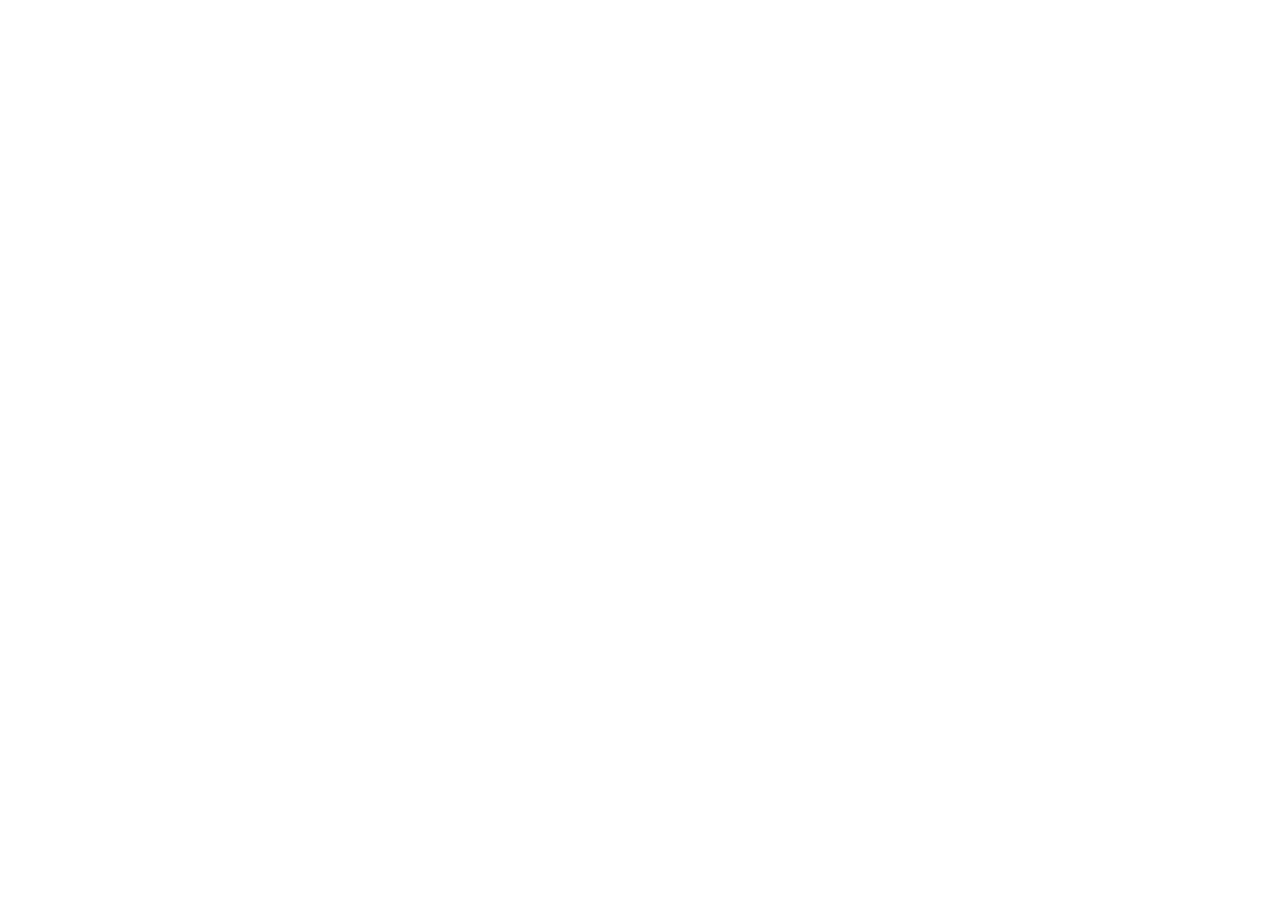
==== contact.html @ 930ae062 "Init : création du dépôt, arborescence des fichiers et structure HTML de base" ====
<!DOCTYPE html>
<html lang="en">
<head>
    <meta charset="UTF-8">
    <meta name="viewport" content="width=device-width, initial-scale=1.0">
    <title>AfriConnect Summit</title>
</head>
<body>
    
</body>
</html>
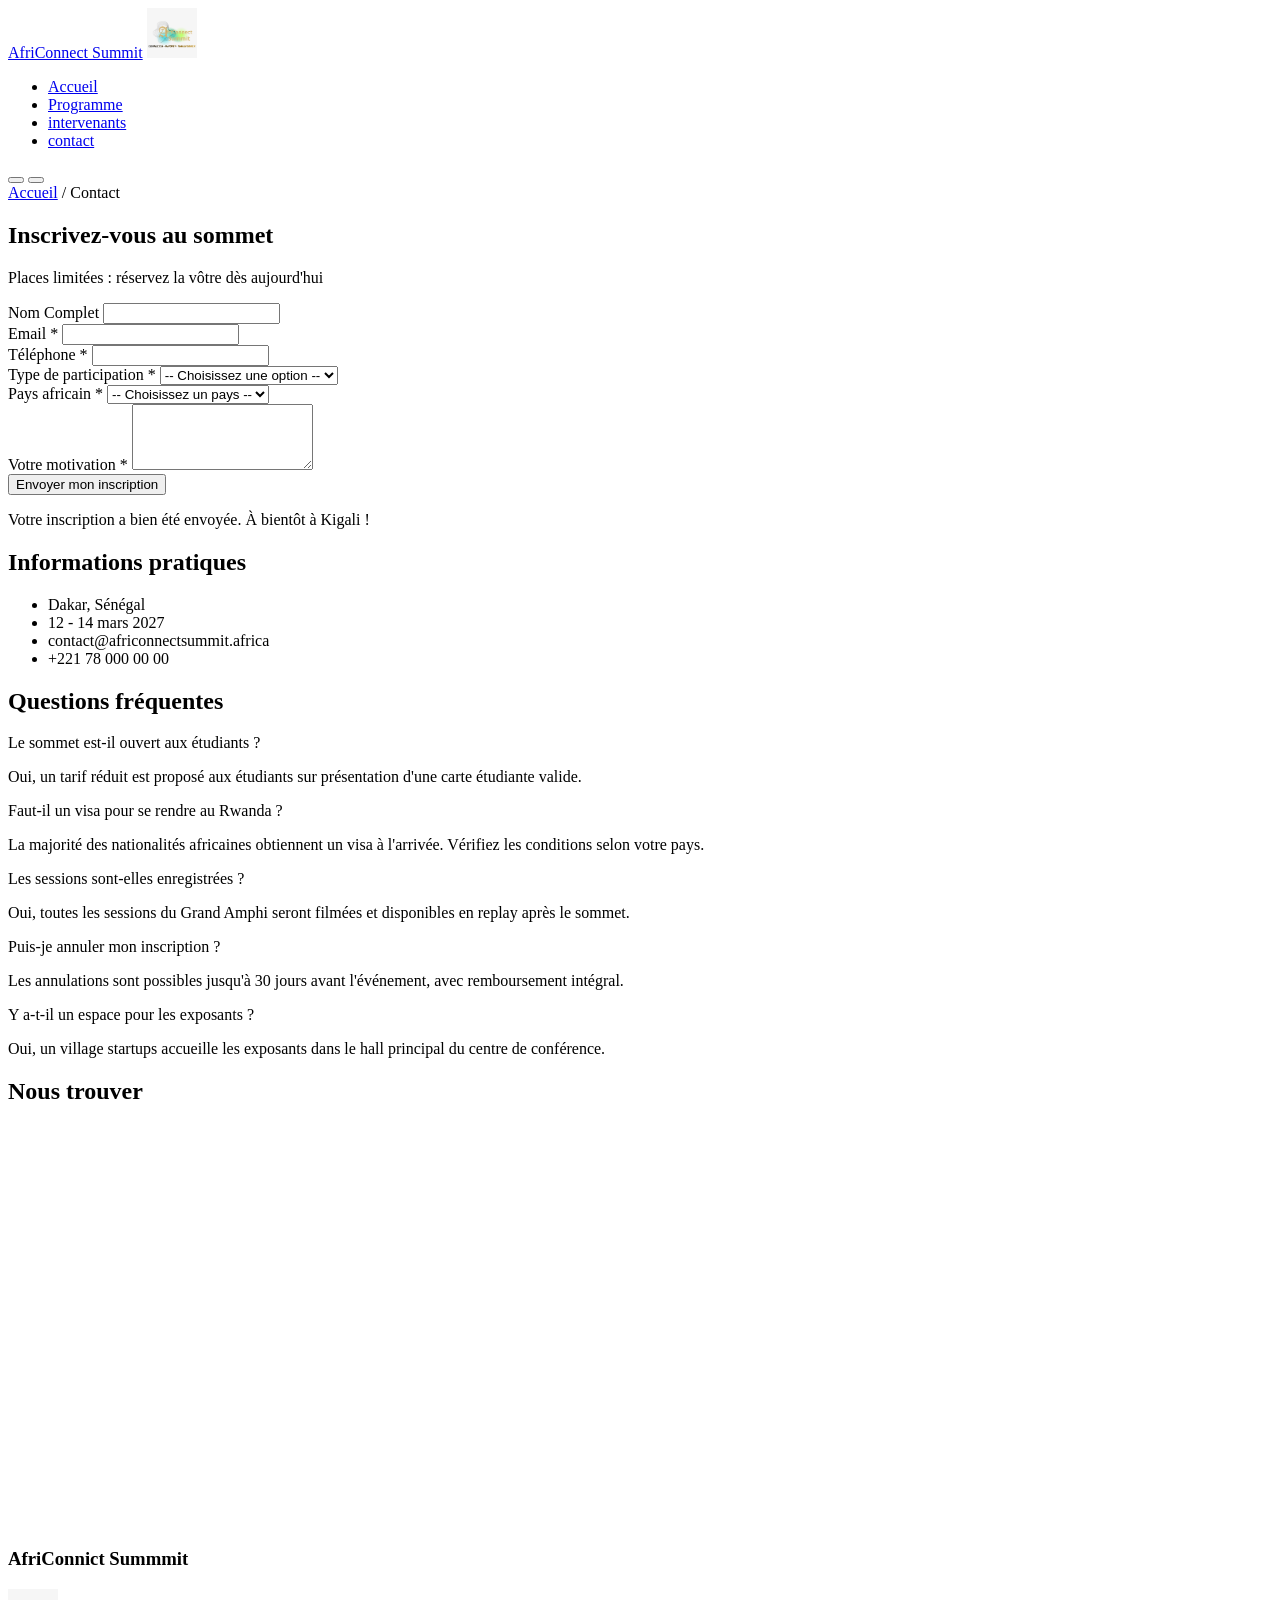
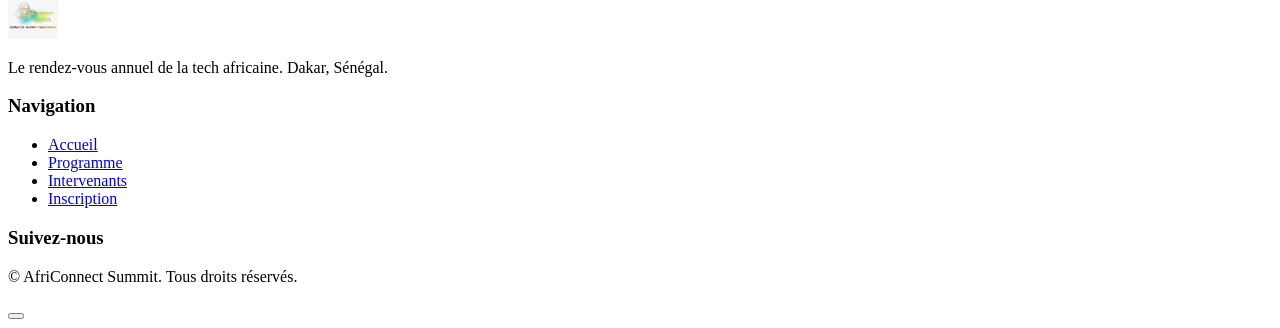
==== commit 5b69ba21: "Structure HTML complète des 4pages" ====
--- a/contact.html
+++ b/contact.html
@@ -1,11 +1,224 @@
 <!DOCTYPE html>
-<html lang="en">
+<html lang="fr">
 <head>
     <meta charset="UTF-8">
     <meta name="viewport" content="width=device-width, initial-scale=1.0">
     <title>AfriConnect Summit</title>
+    <meta name="description" content="Inspirez-vous à l'AfrConnect Summit au Sénégal. Formulaire d'inscription, FAQ et informations pratiques.">
+    <link rel="preconnect" href="https://fonts.googleapis.com">
+    <link rel="preconnect" href="https://fonts.gstatic.com" crossorigin>
+    <link href="https://fonts.googleapis.com/css2?family=Poppins:wght@600;700;800&family=Inter:wght@400;500;600&display=swap" rel="stylesheet">
+    <link rel="stylesheet" href="css/style.css">
 </head>
 <body>
-    
+    <!-- NAVBAR -->
+     <header>
+        <nav class="navbar" id="navbar">
+            <div class="navbar-container">
+                <a href="index.html" class="logo">AfriConnect <span>Summit</span></a>
+                <a class="navbar-brand" href="index.html">
+                  <img src="images/Logo Marketing Agency Digital..png" alt="Logo AfriConnect Summit" height="50">
+                </a>
+                <!-- Menu navigation destop-->
+                 <ul class="nav-links" id="nav-links">
+                    <li><a href="index.html" class="active">Accueil</a></li>
+                    <li><a href="programme.html">Programme</a></li>
+                    <li><a href="intervenants.html">intervenants</a></li>
+                    <li><a href="contact.html">contact</a></li>
+                 </ul>
+
+                 <div class="navbar-actions">
+                    <!-- Bonton dark/light mode-->
+                     <button id="themeToggle" class="theme-Toggle" aria-label="Changer de thème">
+                        <i class="bi bi-moon-stars-fill"></i>
+                     </button>
+
+                     <!-- Bonton menu hamburger mobile-->
+                     <button id="hamburger" class="hamburger" aria-label="Ouvrir le menu"></button>
+                 </div>
+            </div>
+        </nav>
+    </header>
+
+    <main>
+        <!-- HERO-->
+         <section class="page-hero">
+            <nav class="breadcrumb" aria-label="Fil d'Ariane">
+                <a href="index.html">Accueil</a> <span>/</span> <span>Contact</span>
+            </nav>
+            <h1>Inscrivez-vous au sommet</h1>
+            <p>Places limitées : réservez la vôtre dès aujourd'hui</p>
+         </section>
+
+         <!-- FORMULAIRE + INFOS-->
+          <section class="contact-section">
+            <div class="contact-wrapper">
+
+                <!-- Colonne Formulaire-->
+                <div class="contact-form-col">
+                    <form id="registerForm" novalidate>
+
+                        <div class="form-roup">
+                            <label for="fullname">Nom Complet</label>
+                            <input type="text" id="fullname" name="fullname" required>
+                            <span class="error-message" id="error-fullname"></span>
+                        </div>
+
+                        <div class="form-group">
+                            <label for="email">Email *</label>
+                            <input type="email" id="email" name="email" required>
+                            <span class="error-message" id="error-email"></span>
+                        </div>
+
+                        <div class="form-group">
+                            <label for="phone">Téléphone *</label>
+                            <input type="tel" id="phone" name="phone" required>
+                            <span class="error-message" id="error-phone"></span>
+                        </div>
+
+                        <div class="form-group">
+                            <label for="participation">Type de participation *</label>
+                            <select id="participation" name="participation" required>
+                                <option value="">-- Choisissez une option --</option>
+                                <option value="visiteur">Visiteur</option>
+                                <option value="intervenant">Intervenant</option>
+                                <option value="exposant">Exposant</option>
+                                <option value="presse">Presse</option>
+                            </select>
+                            <span class="error-message" id="error-participation"></span>
+                        </div>
+
+                        <div class="form-group">
+                            <label for="country">Pays africain *</label>
+                                <select id="country" name="country" required>
+                                    <option value="">-- Choisissez un pays --</option>
+                                    <option value="senegal">Sénégal</option>
+                                    <option value="ghana">Ghana</option>
+                                    <option value="nigeria">Nigéria</option>
+                                    <option value="kenya">Kenya</option>
+                                    <option value="rwanda">Rwanda</option>
+                                    <option value="maroc">Maroc</option>
+                                    <option value="cote-ivoire">Côte d'Ivoire</option>
+                                    <option value="afrique-sud">Afrique du Sud</option>
+                                    <option value="egypte">Égypte</option>
+                                    <option value="cameroun">Cameroun</option>
+                                    <option value="tunisie">Tunisie</option>
+                                </select>
+                            <span class="error-message" id="error-country"></span>
+                        </div>
+
+                        <div class="form-group">
+                        <label for="message">Votre motivation *</label>
+                        <textarea id="message" name="message" rows="4" required></textarea>
+                        <span class="error-message" id="error-message"></span>
+                        </div>
+
+                        <button type="submit" class="btn btn-primary">Envoyer mon inscription</button>
+
+                        <!-- Message de succès affiché en JS après validation -->
+                        <p class="success-message" id="successMessage">Votre inscription a bien été envoyée. À bientôt à Kigali !</p>
+                    </form>
+                </div>
+
+                    <!-- Colonne informations -->
+                    <aside class="contact-info-col">
+                        <h2>Informations pratiques</h2>
+                        <ul class="info-list">
+                            <li><i class="bi bi-geo-alt-fill"></i>Dakar, Sénégal </li>
+                            <li><i class="bi bi-calendar-event"></i> 12 - 14 mars 2027</li>
+                            <li><i class="bi bi-envelope-fill"></i> contact@africonnectsummit.africa</li>
+                            <li><i class="bi bi-telephone-fill"></i> +221 78 000 00 00</li>
+                        </ul>
+
+                        <!--FAQ ACCORDEON-->
+                        <div class="faq">
+                            <h2>Questions fréquentes</h2>
+                            <div class="faq-item" tabindex="0">
+                                <div class="faq-question">Le sommet est-il ouvert aux étudiants ?</div>
+                                <div class="faq-answer">
+                                    <p>Oui, un tarif réduit est proposé aux étudiants sur présentation d'une carte étudiante valide.</p>
+                                </div>
+                            </div>
+
+                            <div class="faq-item" tabindex="0">
+                                <div class="faq-question">Faut-il un visa pour se rendre au Rwanda ?</div>
+                                <div class="faq-answer">
+                                    <p>La majorité des nationalités africaines obtiennent un visa à l'arrivée. Vérifiez les conditions selon votre pays.</p>
+                                </div>
+                            </div>
+
+                            <div class="faq-item" tabindex="0">
+                                <div class="faq-question">Les sessions sont-elles enregistrées ?</div>
+                                <div class="faq-answer">
+                                    <p>Oui, toutes les sessions du Grand Amphi seront filmées et disponibles en replay après le sommet.</p>
+                                </div>
+                            </div>
+
+                            <div class="faq-item" tabindex="0">
+                                <div class="faq-question">Puis-je annuler mon inscription ?</div>
+                                <div class="faq-answer">
+                                    <p>Les annulations sont possibles jusqu'à 30 jours avant l'événement, avec remboursement intégral.</p>
+                                </div>
+                            </div>
+
+                            <div class="faq-item" tabindex="0">
+                                <div class="faq-question">Y a-t-il un espace pour les exposants ?</div>
+                                <div class="faq-answer">
+                                    <p>Oui, un village startups accueille les exposants dans le hall principal du centre de conférence.</p>
+                                </div>
+                            </div>
+                        </div>
+                    </aside>
+            </div>
+          </section>
+
+          <!--CARTE-->
+            <section class="map-section">
+                <h2 class="section-title reveal">Nous trouver</h2>
+                <div class="map-wrapper reveal">
+                    <iframe
+                        src="https://www.google.com/maps/embed?pb=!1m18!1m12!1m3!1d3858.8!2d-17.4441!3d14.7745!2m3!1f0!2f0!3f0!3m2!1i1024!2i768!4f13.1!3m3!1m2!1s0xec10d4a!2sParcelles%20Assainies%20Unit%C3%A9%209%2C%20Dakar!5e0!3m2!1sfr!2ssn"
+                        width="100%" height="400" style="border:0;" allowfullscreen="" loading="lazy"
+                        title="Localisation du Kigali Convention Centre">
+                    </iframe>
+                </div>
+            </section>
+    </main>
+
+    <!-- FOOTER-->
+<footer>
+    <div class="footer-container">
+        <div class="footer-col">
+            <h3>AfriConnict Summmit</h3>
+            <img src="images/Logo Marketing Agency Digital..png" alt="Logo AfriConnect Summit" height="50">
+            <p>Le rendez-vous annuel de la tech africaine. Dakar, Sénégal.</p>
+        </div>
+        <div class="footer-col">
+            <h3>Navigation</h3>
+                <ul>
+                    <li><a href="index.html">Accueil</a></li>
+                    <li><a href="programme.html">Programme</a></li>
+                    <li><a href="intervenants.html">Intervenants</a></li>
+                    <li><a href="contact.html">Inscription</a></li>
+                </ul>
+        </div>
+        <div class="footer-col">
+            <h3>Suivez-nous</h3>
+                <div class="social-icons">
+                    <a href="#" aria-label="Twitter"><i class="bi bi-twitter-x"></i></a>
+                    <a href="#" aria-label="LinkedIn"><i class="bi bi-linkedin"></i></a>
+                    <a href="#" aria-label="Instagram"><i class="bi bi-instagram"></i></a>
+                </div>
+        </div>
+    </div>
+    <p class="copyright">&copy; <span id="year"></span> AfriConnect Summit. Tous droits réservés.</p>
+
+    <!-- Bouton retour en haut -->
+    <button id="backToTop" class="back-to-top" aria-label="Retour en haut">
+      <i class="bi bi-arrow-up"></i>
+    </button>
+</footer>
+
+  <script src="js/main.js"></script>
 </body>
 </html>
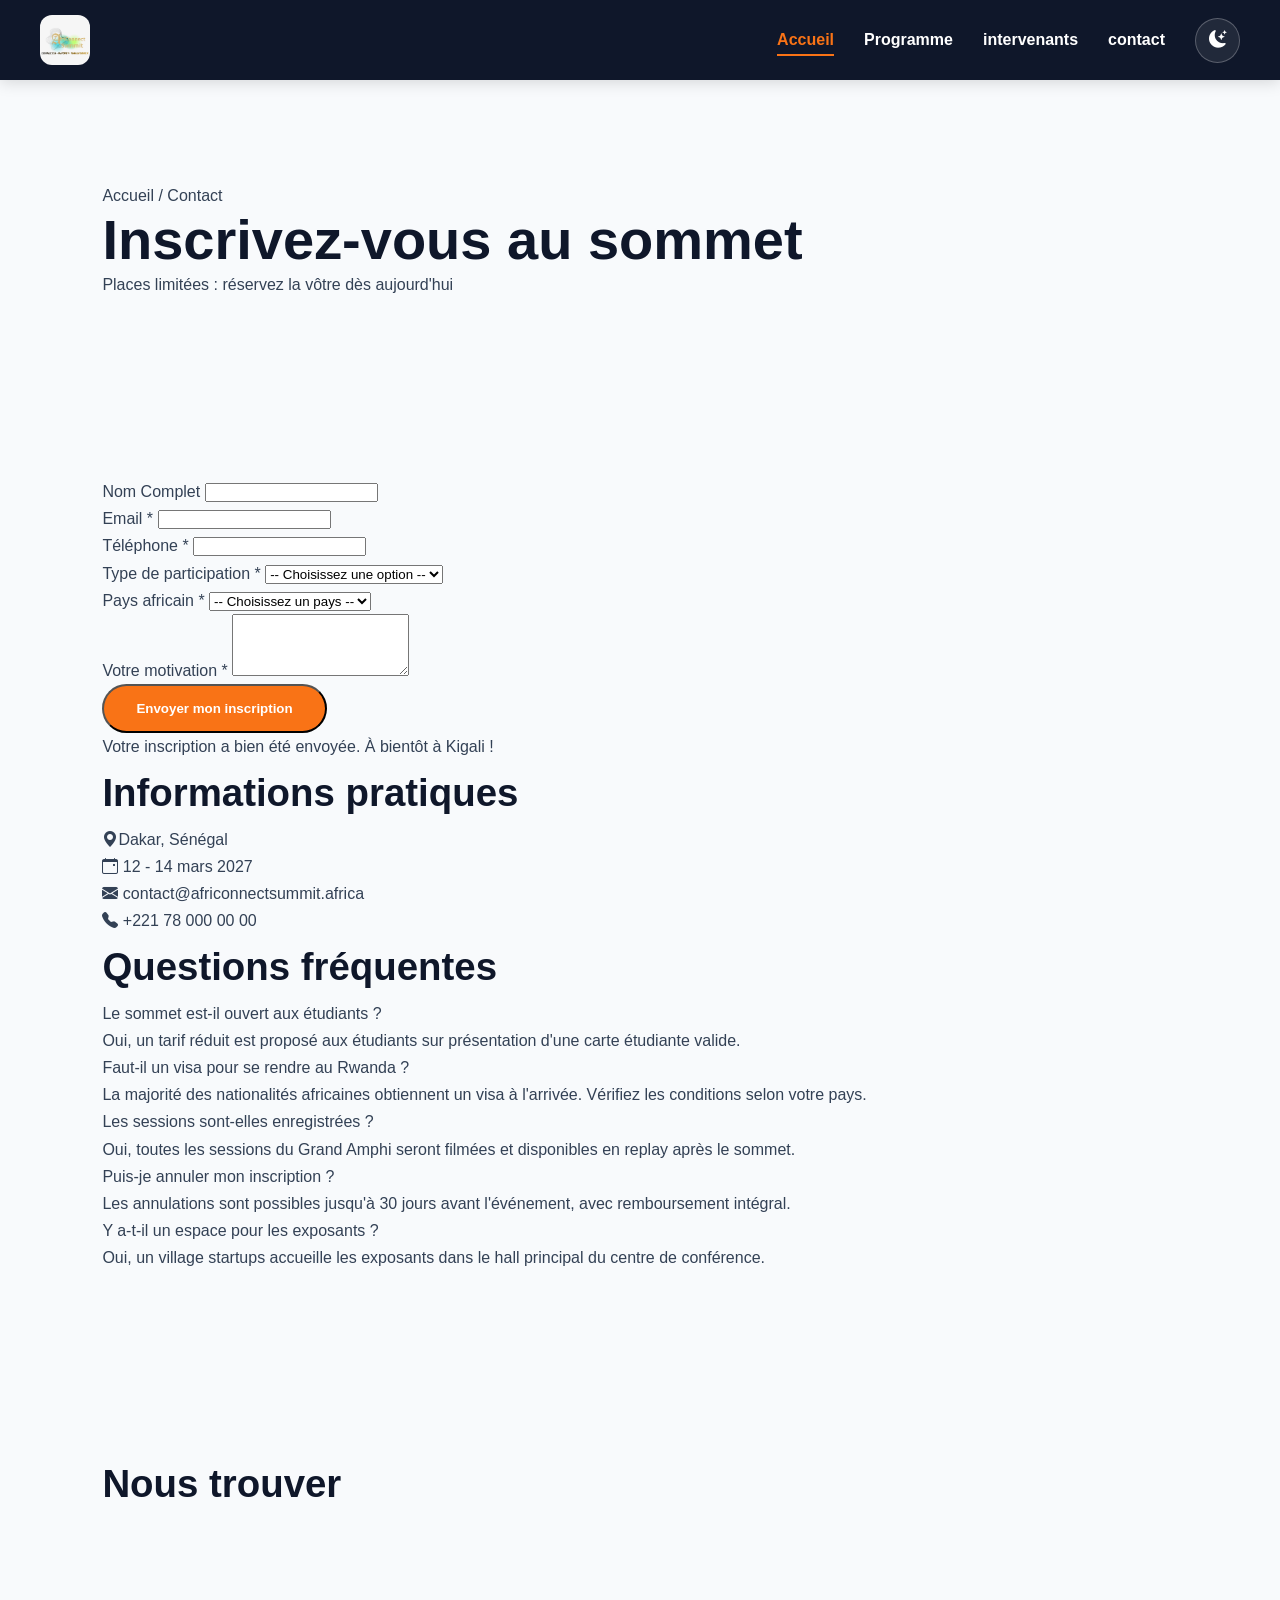
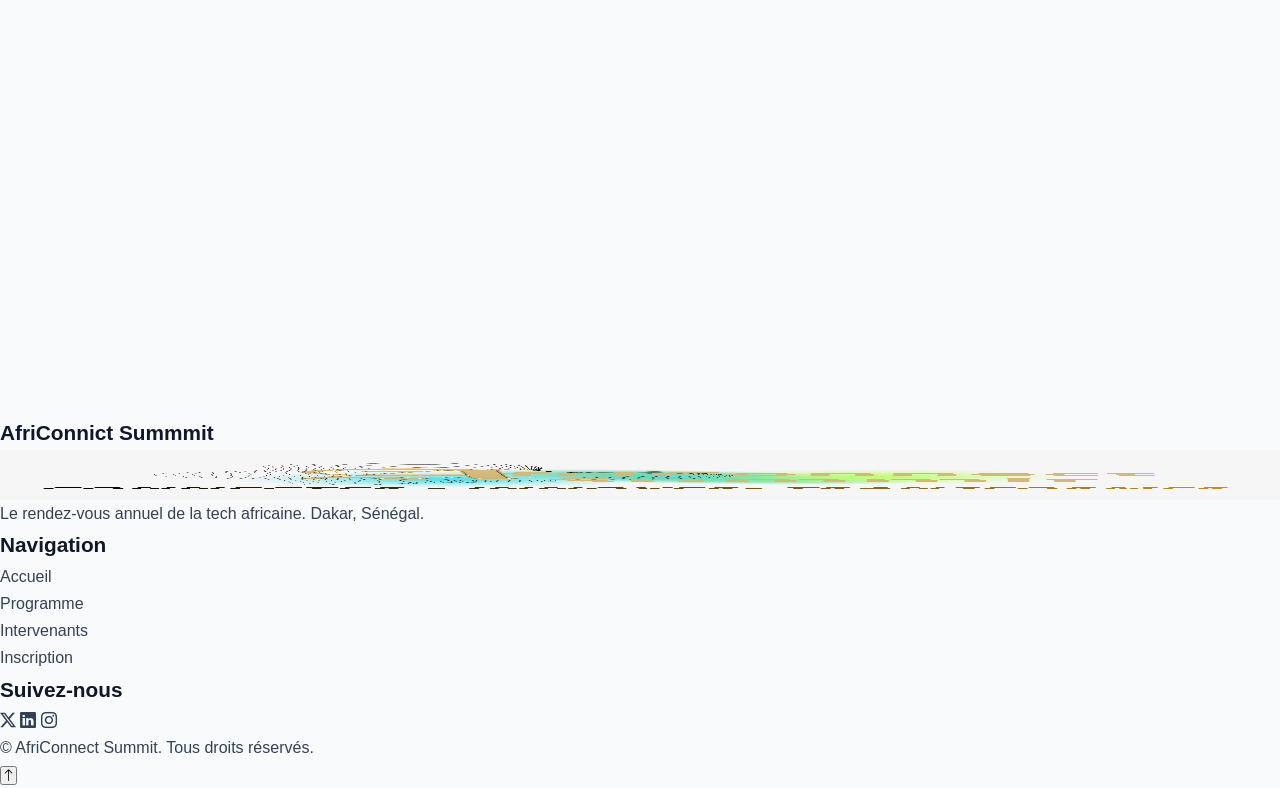
==== commit 5ab19e36: "Style de la navbar, des boutons, du hero et des chffres clés" ====
--- a/contact.html
+++ b/contact.html
@@ -8,6 +8,8 @@
     <link rel="preconnect" href="https://fonts.googleapis.com">
     <link rel="preconnect" href="https://fonts.gstatic.com" crossorigin>
     <link href="https://fonts.googleapis.com/css2?family=Poppins:wght@600;700;800&family=Inter:wght@400;500;600&display=swap" rel="stylesheet">
+    <!-- Icones Bootstrap Icons -->
+    <link rel="stylesheet" href="https://cdn.jsdelivr.net/npm/bootstrap-icons@1.11.3/font/bootstrap-icons.css">
     <link rel="stylesheet" href="css/style.css">
 </head>
 <body>
@@ -15,12 +17,11 @@
      <header>
         <nav class="navbar" id="navbar">
             <div class="navbar-container">
-                <a href="index.html" class="logo">AfriConnect <span>Summit</span></a>
                 <a class="navbar-brand" href="index.html">
                   <img src="images/Logo Marketing Agency Digital..png" alt="Logo AfriConnect Summit" height="50">
                 </a>
                 <!-- Menu navigation destop-->
-                 <ul class="nav-links" id="nav-links">
+                 <ul class="nav-links" id="navLinks">
                     <li><a href="index.html" class="active">Accueil</a></li>
                     <li><a href="programme.html">Programme</a></li>
                     <li><a href="intervenants.html">intervenants</a></li>
@@ -29,7 +30,7 @@
 
                  <div class="navbar-actions">
                     <!-- Bonton dark/light mode-->
-                     <button id="themeToggle" class="theme-Toggle" aria-label="Changer de thème">
+                     <button id="themeToggle" class="theme-toggle" aria-label="Changer de thème">
                         <i class="bi bi-moon-stars-fill"></i>
                      </button>
 
--- a/css/style.css
+++ b/css/style.css
@@ -0,0 +1,470 @@
+/*VARIABLES CSS*/
+
+:root{
+
+    /* Couleurs */
+
+    --color-primary:#F97316;
+    --color-secondary:#14B8A6;
+    --color-dark:#0F172A;
+    --color-light:#F8FAFC;
+    --color-white:#FFFFFF;
+    --color-text:#334155;
+    --color-gray:#94A3B8;
+    --color-border:#E2E8F0;
+
+    /* Polices */
+
+    --font-title:'Poppins',sans-serif;
+    --font-body:'Inter',sans-serif;
+
+    /* Espacements */
+
+    --container:1200px;
+    --radius:15px;
+    --shadow:0 10px 25px rgba(0,0,0,.08);
+    --transition:.35s ease;
+}
+
+/* RESET*/
+
+*{
+    margin:0;
+    padding:0;
+    box-sizing:border-box;
+}
+
+html{
+    scroll-behavior:smooth;
+}
+
+body{
+    font-family:var(--font-body);
+    background:var(--color-light);
+    color:var(--color-text);
+    line-height:1.7;
+}
+
+img{
+    width:100%;
+    display:block;
+}
+
+a{
+
+    text-decoration:none;
+    color:inherit;
+}
+
+ul{
+    list-style:none;
+}
+
+section{
+    padding:90px 8%;
+}
+
+.container{
+    max-width:var(--container);
+    margin:auto;
+}
+
+/* La navbar est fixe (position: fixed), donc elle flotte par-dessus le contenu.
+   On pousse tout le contenu de <main> vers le bas pour qu'il ne soit jamais
+   caché dessous. */
+main{
+    display:block;
+    padding-top:92px;
+}
+
+/*TYPOGRAPHIE*/
+
+h1,h2,h3,h4{
+    font-family:var(--font-title);
+    color:var(--color-dark);
+}
+
+h1{
+    font-size:3.5rem;
+    line-height:1.1;
+}
+
+h2{
+    font-size:2.4rem;
+}
+
+h3{
+    font-size:1.3rem;
+}
+
+p{
+    color:var(--color-text);
+}
+
+/*BOUTONS*/
+
+.btn{
+
+    display:inline-flex;
+    align-items:center;
+    justify-content:center;
+    gap:8px;
+
+    padding:15px 32px;
+
+    border-radius:50px;
+
+    font-weight:600;
+
+    transition:var(--transition);
+
+    cursor:pointer;
+}
+
+.btn-primary{
+
+    background:var(--color-primary);
+
+    color:#fff;
+}
+
+.btn-primary:hover{
+
+    transform:translateY(-3px);
+
+    box-shadow:0 15px 30px rgba(249,115,22,.35);
+}
+
+.btn-outline{
+
+    border:2px solid var(--color-primary);
+
+    color:var(--color-primary);
+}
+
+.btn-outline:hover{
+
+    background:var(--color-primary);
+
+    color:#fff;
+}
+
+/*NAVBAR*/
+
+header{
+    position: fixed;
+    top: 0;
+    left: 0;
+    width: 100%;
+    z-index: 1000;
+}
+
+/* Navbar toujours colorée (fond sombre permanent) */
+.navbar{
+    width: 100%;
+    background: var(--color-dark);
+    box-shadow: 0 2px 15px rgba(0,0,0,.15);
+    transition: var(--transition);
+}
+
+.navbar-container{
+    max-width: 1400px;
+    margin: auto;
+    padding: 15px 40px;
+
+    display: flex;
+    align-items: center;
+    /* Pas de space-between ici : le logo reste à gauche, et c'est le
+       margin-left:auto sur .nav-links (juste en dessous) qui pousse
+       le groupe "liens + dark mode + hamburger" collé à droite. */
+    justify-content: flex-start;
+}
+
+.logo{
+    font-family: var(--font-title);
+    font-size: 1.8rem;
+    font-weight: 700;
+    color: #fff;
+}
+
+.logo span{
+    color: var(--color-primary);
+}
+
+.navbar-brand img{
+    width: 50px;
+    height: 50px;
+    object-fit: cover;
+    border-radius: 12px;
+}
+
+.nav-links{
+    display: flex;
+    align-items: center;
+    gap: 30px;
+    /* C'est cette ligne qui regroupe liens + dark mode + hamburger à droite */
+    margin-left: auto;
+    margin-right: 30px;
+}
+
+.nav-links a{
+    font-weight: 600;
+    color: #fff;
+    position: relative;
+    transition: var(--transition);
+}
+
+.nav-links a:hover{
+    color: var(--color-primary);
+}
+
+.nav-links a.active{
+    color: var(--color-primary);
+}
+
+.nav-links a::after{
+    content: "";
+    position: absolute;
+    left: 0;
+    bottom: -8px;
+    width: 0;
+    height: 2px;
+    background: var(--color-primary);
+    transition: var(--transition);
+}
+
+.nav-links a:hover::after,
+.nav-links a.active::after{
+    width: 100%;
+}
+
+.navbar-actions{
+    display: flex;
+    align-items: center;
+    gap: 15px;
+}
+
+.theme-toggle{
+    width: 45px;
+    height: 45px;
+    border: 1px solid rgba(255,255,255,.25);
+    border-radius: 50%;
+    background: rgba(255,255,255,.08);
+    color: #fff;
+    cursor: pointer;
+    font-size: 1.1rem;
+    transition: var(--transition);
+}
+
+.theme-toggle:hover{
+    transform: rotate(180deg);
+    background: rgba(255,255,255,.18);
+}
+
+.hamburger{
+    display: none;
+    width: 45px;
+    height: 45px;
+    border: none;
+    background: transparent;
+    cursor: pointer;
+    flex-direction: column;
+    justify-content: center;
+    align-items: center;
+    gap: 6px;
+}
+
+.hamburger span{
+    width: 28px;
+    height: 3px;
+    background: #fff;
+    border-radius: 5px;
+    transition: .3s;
+}
+
+/* Un peu plus d'ombre quand on scrolle, le fond reste le même */
+.navbar.scrolled{
+    box-shadow: 0 8px 24px rgba(0,0,0,.25);
+}
+
+/*HERO*/
+
+.hero{
+    min-height:100vh;
+    display:flex;
+    align-items:center;
+    padding:60px 8% 80px;
+    background:var(--color-light);
+}
+
+.hero-grid{
+    max-width:1200px;
+    margin:auto;
+    display:grid;
+    grid-template-columns:1fr 1fr;
+    gap:60px;
+    align-items:center;
+}
+
+.hero-text{
+    display:flex;
+    flex-direction:column;
+    gap:20px;
+}
+
+.hero-eyebrow{
+    display: inline-block;
+    color:var(--color-primary);
+    font-weight:600;
+    text-transform:uppercase;
+    letter-spacing:2px;
+    font-size: .85rem;
+    background: rgba(249,115,22,.1);
+    padding: 6px 16px;
+    border-radius: 50px;
+    width: fit-content;
+}
+
+.hero-title{
+    font-size:4rem;
+    line-height:1.1;
+}
+
+.hero-subtitle{
+    font-size:1.1rem;
+    color:var(--color-gray);
+}
+
+.hero-buttons{
+    display:flex;
+    gap:20px;
+    margin-top:20px;
+}
+
+/* Partie droite : forme décorative + image + countdown flottant */
+.hero-visual{
+    position:relative;
+    display:flex;
+    flex-direction: column;
+    align-items:center;
+}
+
+.hero-visual-shape{
+    position:absolute;
+    width:520px;
+    height:520px;
+    background:var(--color-secondary);
+    opacity:.15;
+    border-radius:50%;
+    top: 40px;
+    right: -40px;
+    z-index:-1;
+}
+
+.hero-right{
+    width: 100%;
+    display: flex;
+    justify-content: center;
+}
+
+/* Une seule règle pour l'image du hero */
+.hero-right img{
+    width:100%;
+    max-width: 420px;
+    height:340px;
+    object-fit: cover;
+    border-radius: 25px;
+    box-shadow: 0 20px 40px rgba(0,0,0,.2);
+}
+
+/* Compte à rebours : carte sombre flottante */
+.countdown-card{
+    position: relative;
+    width: 420px;
+    max-width: 90%;
+    padding: 20px;
+    margin-top: 30px;
+    background: var(--color-dark);
+    color: #fff;
+    border-radius: 20px;
+    box-shadow: 0 15px 35px rgba(0,0,0,.3);
+    z-index: 1;
+}
+
+.countdown-label{
+    color:white;
+    margin-bottom:15px;
+    font-weight:600;
+    font-size: .9rem;
+}
+
+.countdown{
+    display:flex;
+    justify-content:space-between;
+    gap:15px;
+}
+
+.countdown-item{
+    text-align:center;
+    flex:1;
+    background: rgba(255,255,255,.06);
+    border-radius: 10px;
+    padding: 10px 6px;
+}
+
+.countdown-item span{
+    display:block;
+    font-size:1.8rem;
+    font-weight:bold;
+    color:var(--color-secondary);
+}
+
+.countdown-item p{
+    color:white;
+    font-size:.8rem;
+    margin-top:5px;
+}
+
+/*==================================================
+        SECTION STATISTIQUES
+==================================================*/
+
+.stats{
+    padding:100px 8%;
+    background:#fff;
+}
+
+.stats-grid{
+    max-width:1200px;
+    margin:auto;
+    display:grid;
+    grid-template-columns:repeat(4,1fr);
+    gap:30px;
+}
+
+.stat-card{
+    background:#fff;
+    border-radius:25px;
+    padding:40px 30px;
+    text-align:center;
+    box-shadow:0 15px 35px rgba(0,0,0,.08);
+    transition:.35s;
+    border:1px solid #EDF2F7;
+}
+
+.stat-card:hover{
+    transform:translateY(-10px);
+    box-shadow:0 30px 60px rgba(0,0,0,.12);
+}
+
+.stat-number{
+    font-size:3rem;
+    font-weight:800;
+    color:#F97316;
+}
+
+.stat-card p{
+    margin-top:10px;
+    color:#64748B;
+    font-weight:500;
+}
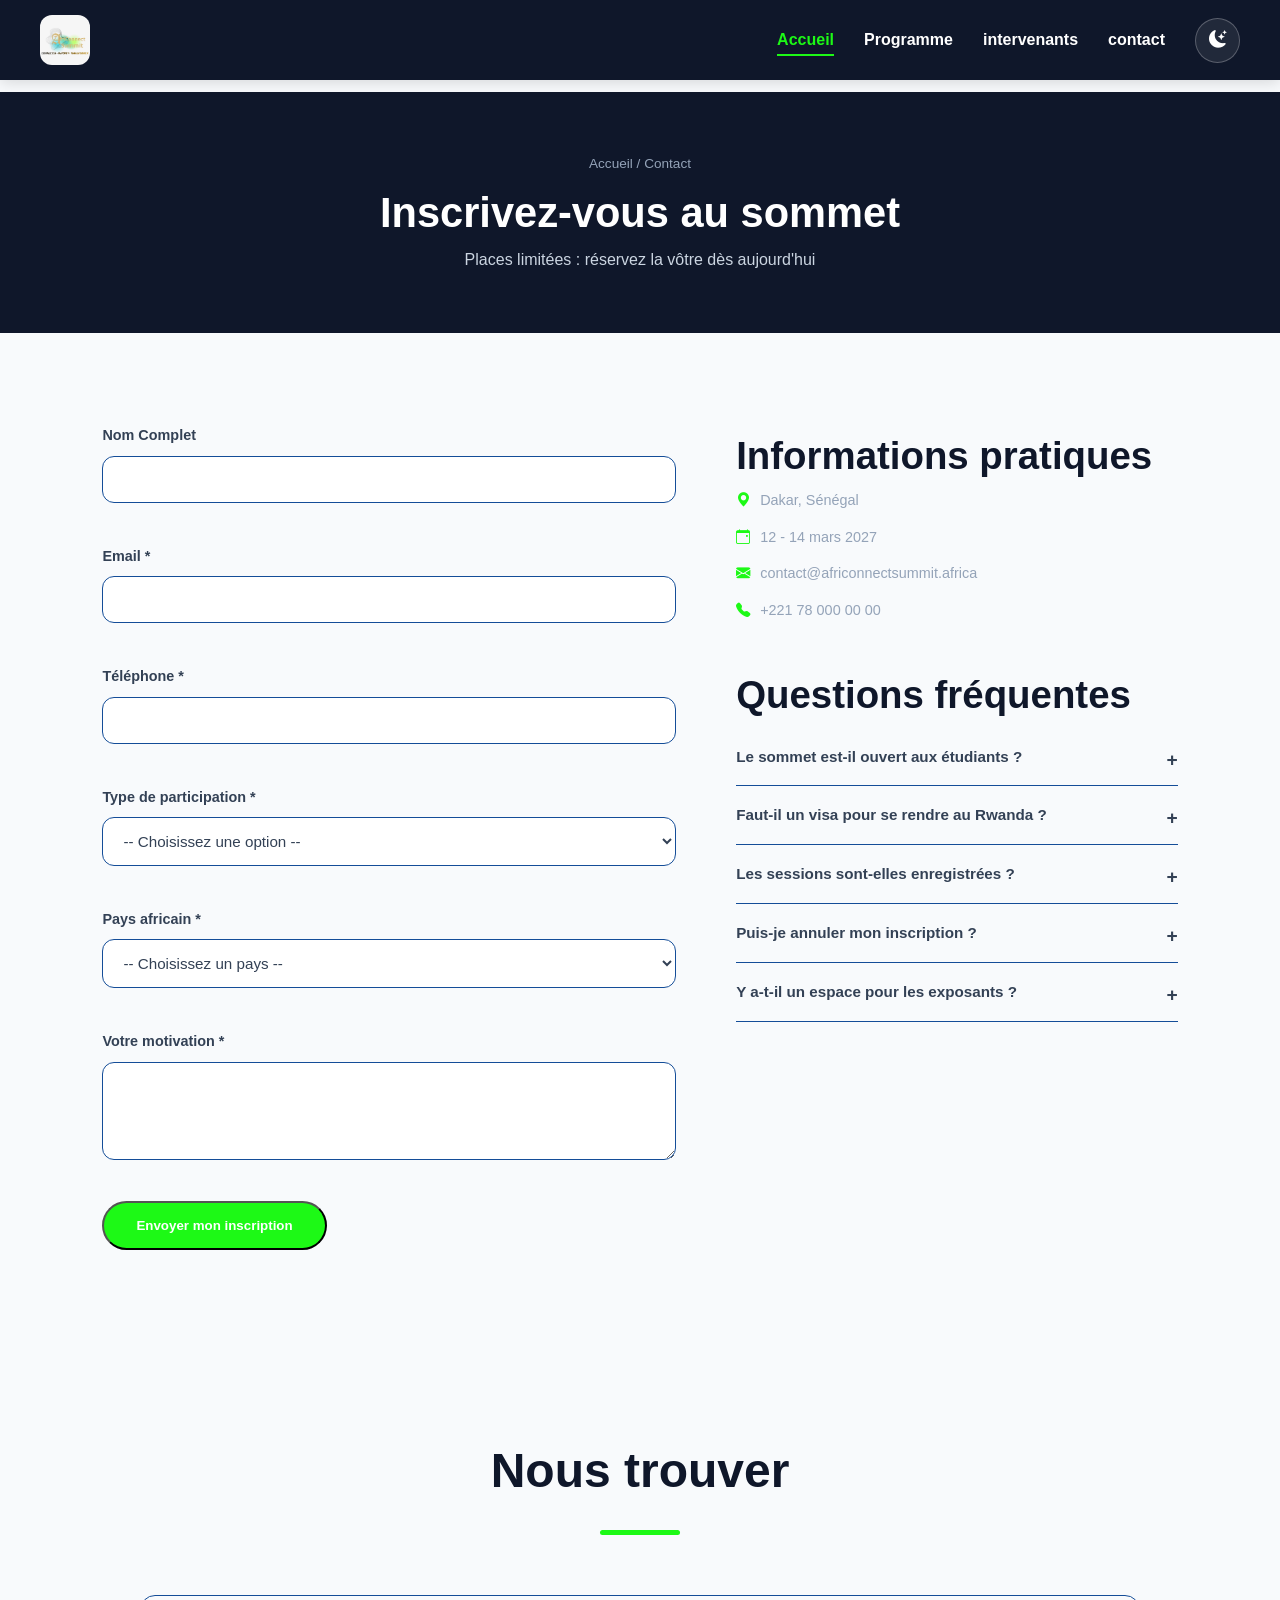
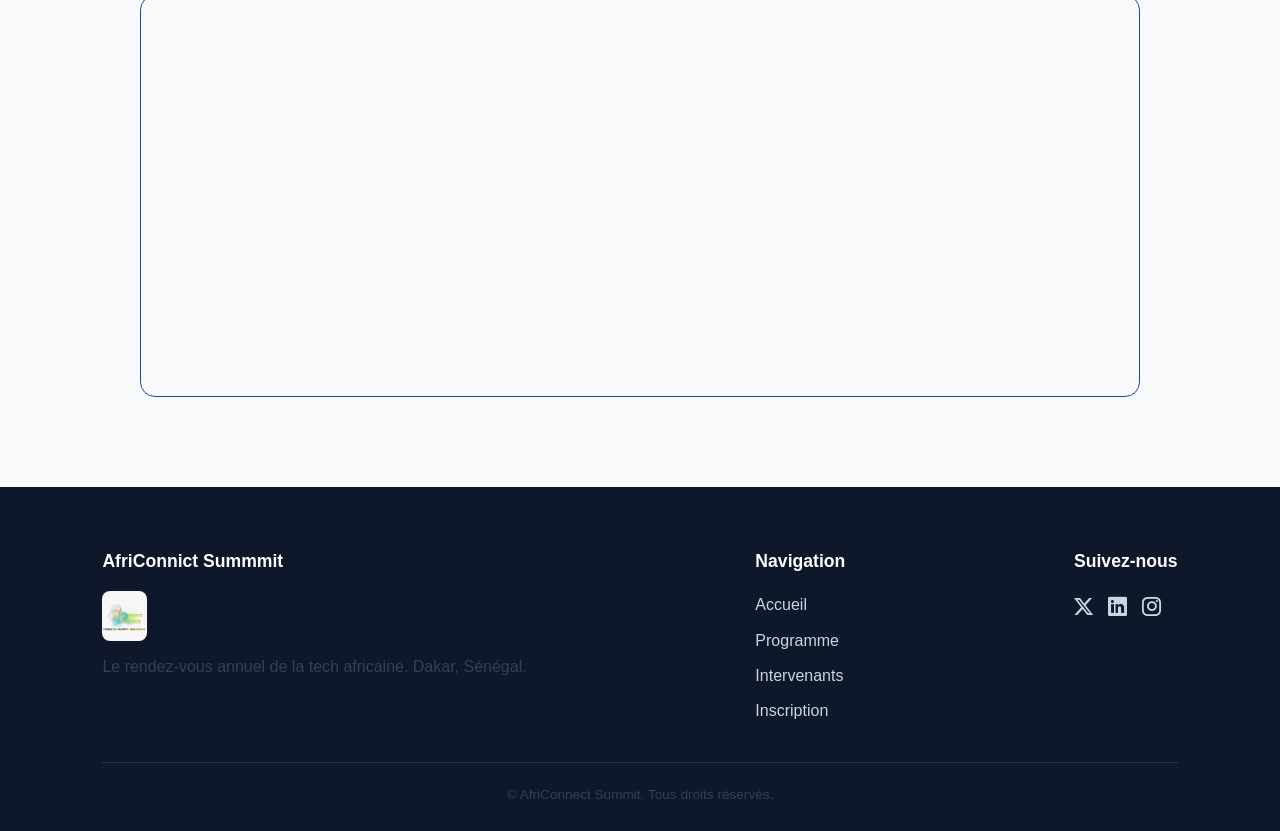
==== commit 5e350b87: "Responsive complet: mobile 375px, tablette 768px, destop 1200px" ====
--- a/contact.html
+++ b/contact.html
@@ -35,7 +35,11 @@
                      </button>
 
                      <!-- Bonton menu hamburger mobile-->
-                     <button id="hamburger" class="hamburger" aria-label="Ouvrir le menu"></button>
+                     <button id="hamburger" class="hamburger" aria-label="Ouvrir le menu">
+                        <span></span>
+                        <span></span>
+                        <span></span>
+                     </button>
                  </div>
             </div>
         </nav>
@@ -59,7 +63,7 @@
                 <div class="contact-form-col">
                     <form id="registerForm" novalidate>
 
-                        <div class="form-roup">
+                        <div class="form-group">
                             <label for="fullname">Nom Complet</label>
                             <input type="text" id="fullname" name="fullname" required>
                             <span class="error-message" id="error-fullname"></span>
--- a/css/style.css
+++ b/css/style.css
@@ -1,25 +1,21 @@
 /*VARIABLES CSS*/
 
 :root{
-
     /* Couleurs */
-
-    --color-primary:#F97316;
+    --color-primary:#1df916;
     --color-secondary:#14B8A6;
     --color-dark:#0F172A;
     --color-light:#F8FAFC;
     --color-white:#FFFFFF;
     --color-text:#334155;
     --color-gray:#94A3B8;
-    --color-border:#E2E8F0;
+    --color-border:#144d98;
 
     /* Polices */
-
     --font-title:'Poppins',sans-serif;
     --font-body:'Inter',sans-serif;
 
     /* Espacements */
-
     --container:1200px;
     --radius:15px;
     --shadow:0 10px 25px rgba(0,0,0,.08);
@@ -27,13 +23,11 @@
 }
 
 /* RESET*/
-
 *{
     margin:0;
     padding:0;
     box-sizing:border-box;
 }
-
 html{
     scroll-behavior:smooth;
 }
@@ -326,8 +320,9 @@
 }
 
 .hero-title{
-    font-size:4rem;
+    font-size:clamp(2rem, 6vw,4rem);
     line-height:1.1;
+    overflow-wrap: break-word;
 }
 
 .hero-subtitle{
@@ -425,9 +420,7 @@
     margin-top:5px;
 }
 
-/*==================================================
-        SECTION STATISTIQUES
-==================================================*/
+/*SECTION STATISTIQUES*/
 
 .stats{
     padding:100px 8%;
@@ -460,7 +453,7 @@
 .stat-number{
     font-size:3rem;
     font-weight:800;
-    color:#F97316;
+    color:#16f921;
 }
 
 .stat-card p{
@@ -468,3 +461,722 @@
     color:#64748B;
     font-weight:500;
 }
+
+/*TITRES DE SECTION (utilisé par why / intervenants*/
+.section-title{
+    text-align:center;
+    font-size:2.8rem;
+    margin-bottom:60px;
+    position:relative;
+}
+
+.section-title::after{
+    content:"";
+    width:80px;
+    height:5px;
+    background:var(--color-primary);
+    display:block;
+    margin:18px auto 0;
+    border-radius:50px;
+}
+
+/*POURQUOI PARTICIPER (Flexbox)*/
+
+.why{
+    background:var(--color-light);
+}
+
+.why-list{
+    max-width:1200px;
+    margin:auto;
+    display:flex;
+    gap:30px;
+    flex-wrap:wrap;
+}
+
+.why-card{
+    flex:1 1 280px;
+    background:#fff;
+    border-radius:var(--radius);
+    padding:40px 30px;
+    text-align:center;
+    box-shadow:var(--shadow);
+    transition:var(--transition);
+    border:1px solid var(--color-border);
+}
+
+.why-card:hover{
+    transform:translateY(-8px);
+}
+
+.why-icon{
+    font-size:2.2rem;
+    color:var(--color-secondary);
+    margin-bottom:15px;
+}
+
+.why-card h3{
+    margin-bottom:10px;
+}
+
+.why-card p{
+    color:var(--color-gray);
+    font-size:.95rem;
+}
+
+/*INTERVENANTS VEDETTES (CSS Grid)*/
+
+.speakers-preview{
+    background:#fff;
+}
+
+.speakers-grid{
+    max-width:1200px;
+    margin:auto;
+    display:grid;
+    grid-template-columns:repeat(2,1fr);
+    gap:30px;
+}
+
+.speaker-card{
+    background:#fff;
+    border-radius:var(--radius);
+    overflow:hidden;
+    text-align:center;
+    padding-bottom:20px;
+    border:1px solid var(--color-border);
+    box-shadow:var(--shadow);
+    transition:var(--transition);
+    position:relative;
+}
+
+.speaker-card:hover{
+    transform:translateY(-8px);
+    box-shadow:0 25px 45px rgba(0,0,0,.12);
+}
+
+.speaker-card img{
+    width:100%;
+    height:230px;
+    object-fit:cover;
+    margin-bottom:15px;
+}
+
+.speaker-card h3{
+    font-size:1.1rem;
+}
+
+.speaker-card p{
+    color:var(--color-gray);
+    font-size:.9rem;
+    margin:4px 0 10px;
+}
+
+.speaker-card .country{
+    display:inline-block;
+    background:var(--color-light);
+    color:var(--color-primary);
+    font-size:.75rem;
+    font-weight:600;
+    padding:4px 14px;
+    border-radius:50px;
+}
+
+.featured-tag{
+    position:absolute;
+    top:14px;
+    left:14px;
+    background:var(--color-primary);
+    color:#fff;
+    font-size:.7rem;
+    font-weight:600;
+    padding:5px 14px;
+    border-radius:50px;
+}
+
+.see-more{
+    text-align:center;
+    margin-top:50px;
+}
+
+/*SPONSORS (Flexbox)*/
+
+.sponsors-list{
+    max-width:1200px;
+    margin:auto;
+    padding:90px 8%;
+    display:flex;
+    justify-content:center;
+    align-items:flex-end;
+    gap:30px;
+    flex-wrap:nowrap;
+}
+
+.sponsor-tier{
+    background:#fff;
+    border-radius:var(--radius);
+    text-align:center;
+    padding:30px;
+    box-shadow:var(--shadow);
+}
+
+.tier-label{
+    color:var(--color-gray);
+    font-size:.8rem;
+    text-transform:uppercase;
+    letter-spacing:1px;
+    margin-bottom:12px;
+}
+
+.sponsor-tier img{
+    max-width:110px;
+    max-height:55px;
+    width:auto;
+    object-fit:contain;
+    margin:0 auto;
+}
+
+.tier-gold{
+    width:240px;
+    padding:40px 30px;
+    border:2px solid var(--color-primary);
+}
+
+.tier-silver{
+    width:210px;
+    border:2px solid var(--color-gray);
+}
+
+.tier-bronze{
+    width:190px;
+    border:2px solid #C08552;
+}
+
+
+/*FOOTER*/
+footer{
+    background:var(--color-dark);
+    color:#CBD5E1;
+    padding:60px 8% 25px;
+    position:relative;
+}
+
+.footer-container{
+    max-width:1200px;
+    margin:0 auto 30px;
+    display:flex;
+    justify-content:space-between;
+    gap:30px;
+    flex-wrap:wrap;
+}
+
+.footer-col h3{
+    color:#fff;
+    margin-bottom:15px;
+    font-size:1.1rem;
+}
+
+.footer-col img{
+    width:45px;
+    margin-bottom:12px;
+    border-radius:8px;
+}
+
+.footer-col ul li{
+    margin-bottom:8px;
+}
+
+.footer-col ul li a:hover{
+    color:var(--color-primary);
+}
+
+.social-icons{
+    display:flex;
+    gap:15px;
+    font-size:1.2rem;
+}
+
+.social-icons a{
+    transition:var(--transition);
+}
+
+.social-icons a:hover{
+    color:var(--color-primary);
+    transform:translateY(-3px);
+}
+
+.copyright{
+    text-align:center;
+    font-size:.85rem;
+    border-top:1px solid rgba(255,255,255,.1);
+    padding-top:20px;
+}
+
+.back-to-top{
+    position:fixed;
+    bottom:30px;
+    right:30px;
+    width:48px;
+    height:48px;
+    border-radius:50%;
+    background:var(--color-primary);
+    color:#fff;
+    border:none;
+    cursor:pointer;
+    font-size:1.1rem;
+    opacity:0;
+    pointer-events:none;
+    transition:var(--transition);
+    z-index:900;
+}
+
+.back-to-top.show{
+    opacity:1;
+    pointer-events:auto;
+}
+
+.back-to-top:hover{
+    transform:translateY(-4px);
+}
+
+/* Programme - Onglets + Tableau*/
+.schedule{
+    max-width: 1000px;
+    margin: 0 auto;
+}
+
+.tabs{
+    display: flex;
+    justify-content: center;
+    gap: 15px;
+    margin-bottom: 40px;
+    flex-wrap: wrap;
+}
+
+.tab-btn{
+    display: flex;
+    align-items: center;
+    gap: 10px;
+    padding: 12px 22px;
+    border-radius:50px;
+    border:1px solid var(--color-border);
+    background:#fff;
+    color:var(--color-text);
+    cursor:pointer;
+    font-weight:600;
+    transition:var(--transition);
+}
+
+.tab-num{
+    font-family:var(--font-title);
+    font-size:.75rem;
+    background:var(--color-light);
+    color:var(--color-gray);
+    padding:4px 9px;
+    border-radius:6px;
+    transition:var(--transition);
+}
+
+.tab-btn.active{
+    background:var(--color-primary);
+    border-color:var(--color-primary);
+    color:#fff;
+}
+
+.tab-btn.active .tab-num{
+    background:rgba(255,255,255,.25);
+    color:#fff;
+}
+
+/* Masque les plannings des jours non sélectionnés (géré en JS) */
+.tab-content{
+    display:none;
+}
+
+.tab-content.active{
+    display:block;
+}
+
+.schedule-table{
+    width:100%;
+    border-collapse:collapse;
+    border-radius:var(--radius);
+    overflow:hidden;
+    margin-bottom:20px;
+}
+
+.schedule-table th,
+.schedule-table td{
+    padding:16px;
+    text-align:left;
+    font-size:.9rem;
+}
+
+.schedule-table thead{
+    background:var(--color-primary);
+    color:#fff;
+}
+
+/* Alternance de couleurs sur les lignes */
+.schedule-table tbody tr:nth-child(odd){
+    background:#fff;
+}
+
+.schedule-table tbody tr:nth-child(even){
+    background:var(--color-light);
+}
+
+/*THEMATIQUES (CSS Grid 2x2)*/  
+.themes{
+    background:var(--color-light);
+}
+
+.themes-grid{
+    max-width:800px;
+    margin:0 auto;
+    display:grid;
+    grid-template-columns:repeat(2,1fr);
+    gap:30px;
+}
+
+.theme-card{
+    background:#fff;
+    border-radius:var(--radius);
+    padding:35px;
+    border:1px solid var(--color-border);
+    box-shadow:var(--shadow);
+    transition:var(--transition);
+}
+
+.theme-card:hover{
+    transform:translateY(-6px);
+}
+
+.theme-icon{
+    font-size:1.9rem;
+    color:var(--color-primary);
+    margin-bottom:12px;
+}
+
+.theme-card p{
+    color:var(--color-gray);
+    font-size:.9rem;
+    margin-top:8px;
+}
+
+/*INTERVENANTS - FILTRAGE DYNAMIQUE*/
+.filters{
+    display:flex;
+    justify-content:center;
+    gap:12px;
+    flex-wrap:wrap;
+    margin-bottom:50px;
+}
+
+.filter-btn{
+    padding:10px 22px;
+    border-radius:50px;
+    border:1px solid var(--color-border);
+    background:#fff;
+    color:var(--color-text);
+    cursor:pointer;
+    font-weight:600;
+    transition:var(--transition);
+}
+
+.filter-btn.active,
+.filter-btn:hover{
+    background:var(--color-primary);
+    color:#fff;
+    border-color:var(--color-primary);
+}
+
+/*GRILLE COMPLETE DES INTERVENANTS (CSS Grid)*/
+.speakers-full-grid{
+    max-width:1200px;
+    margin:auto;
+    display:grid;
+    grid-template-columns:repeat(3,1fr);
+    gap:30px;
+}
+
+/* .speaker-card est déjà stylée (utilisée sur l'accueil),
+   donc les cartes ici héritent automatiquement du même style */
+
+/* Cartes masquées par le filtrage JS (initFilters() dans main.js) */
+.speaker-card.hidden{
+    display:none;
+}
+
+/*HERO INTERNE (programme / intervenants / contact)*/
+.page-hero{
+    background:var(--color-dark);
+    color:#fff;
+    padding:60px 8%;
+    text-align:center;
+}
+.page-hero h1{
+    color:#fff;
+    font-size:2.6rem;
+    margin-bottom:10px;
+}
+.page-hero p{
+    color:#CBD5E1;
+}
+.breadcrumb{
+    margin-bottom:15px;
+    font-size:.85rem;
+    color:var(--color-gray);
+}
+.breadcrumb a:hover{
+    color:var(--color-primary);
+}
+
+/*CONTACT - FORMULAIRE + INFOS*/
+.contact-wrapper{
+    max-width:1200px;
+    margin:auto;
+    display:flex;
+    gap:60px;
+    align-items:flex-start;
+}
+.contact-form-col{
+    flex:1.3;
+}
+.contact-info-col{
+    flex:1;
+}
+.form-group{
+    margin-bottom:20px;
+    display:flex;
+    flex-direction:column;
+}
+.form-group label{
+    margin-bottom:8px;
+    font-weight:600;
+    font-size:.9rem;
+}
+.form-group input,
+.form-group select,
+.form-group textarea{
+    padding:14px 16px;
+    border-radius:12px;
+    border:1.5px solid var(--color-border);
+    background:#fff;
+    color:var(--color-text);
+    font-family:var(--font-body);
+    font-size:.95rem;
+    transition:var(--transition);
+}
+.form-group input:focus,
+.form-group select:focus,
+.form-group textarea:focus{
+    outline:none;
+    border-color:var(--color-primary);
+}
+.form-group input.valid,
+.form-group select.valid,
+.form-group textarea.valid{
+    border-color:#22C55E;
+}
+.form-group input.invalid,
+.form-group select.invalid,
+.form-group textarea.invalid{
+    border-color:#EF4444;
+}
+.error-message{
+    color:#EF4444;
+    font-size:.8rem;
+    margin-top:5px;
+    min-height:1rem;
+}
+.success-message{
+    display:none;
+    background:rgba(34,197,94,.1);
+    border:1px solid #22C55E;
+    color:#16A34A;
+    padding:16px;
+    border-radius:12px;
+    margin-top:15px;
+}
+.success-message.show{
+    display:block;
+}
+.info-list{
+    margin-bottom:40px;
+}
+.info-list li{
+    display:flex;
+    align-items:center;
+    gap:10px;
+    margin-bottom:12px;
+    color:var(--color-gray);
+    font-size:.9rem;
+}
+.info-list i{
+    color:var(--color-primary);
+}
+
+/*FAQ - ACCORDEON EN CSS PUR (:focus-within)*/
+.faq-item{
+    border-bottom:1px solid var(--color-border);
+    padding:16px 0;
+    cursor:pointer;
+}
+.faq-question{
+    font-weight:600;
+    font-size:.95rem;
+    position:relative;
+    padding-right:25px;
+}
+.faq-question::after{
+    content:"+";
+    position:absolute;
+    right:0;
+    top:0;
+    font-size:1.2rem;
+    transition:var(--transition);
+}
+.faq-item:focus-within .faq-question::after{
+    transform:rotate(45deg);
+}
+.faq-answer{
+    max-height:0;
+    overflow:hidden;
+    transition:max-height var(--transition);
+    color:var(--color-gray);
+    font-size:.9rem;
+}
+.faq-item:focus-within .faq-answer{
+    max-height:200px;
+    margin-top:10px;
+}
+
+/*CARTE*/
+.map-wrapper{
+    max-width:1000px;
+    margin:0 auto;
+    border-radius:var(--radius);
+    overflow:hidden;
+    border:1px solid var(--color-border);
+}
+.map-wrapper iframe{
+    width:100%;
+    display:block;
+}
+
+/* RESPONSIVE - mobile (375px), tablette (768px), desktop (1200px) */
+/* --- TABLETTE 768px ---*/
+@media(max-width:768px){
+    /* Le hero passe en 1 colonne */
+    .hero-grid{
+        grid-template-columns:1fr;
+        text-align:center;
+    }
+    .hero-eyebrow{
+        margin: 0 auto;
+    }
+    .hero-buttons{
+        justify-content:center;
+    }
+    .hero-visual{
+        position: relative;
+        width: 100%;
+        max-width: 550px;
+        margin: 40px auto 0;
+    }
+    .countdown-card{
+        margin-top: 20px;
+        width:100%;
+        max-width:400px;
+    }
+
+    /* Menu mobile */
+    .navbar-container{
+        flex-wrap: wrap;
+    }
+    .nav-links{
+        display: none;
+        width: 100%;
+        margin-left: 0;
+        margin-right: 0;
+        flex-direction: column;
+        order: 3;
+        padding-top: 15px;
+    }
+    .nav-links.open{
+        display: flex;
+    }
+    .hamburger{
+        display: flex;
+    }
+
+    /* Grilles qui passent en 2 colonnes */
+    .stats-grid{
+        grid-template-columns: repeat(2, 1fr);
+    }
+    .speakers-grid,
+    .speakers-full-grid{
+        grid-template-columns: repeat(2, 1fr);
+    }
+    .themes-grid{
+        grid-template-columns: 1fr;
+    }
+    /* Contact : formulaire et infos passent l'un sous l'autre */
+    .contact-wrapper{
+        flex-direction: column;
+    }
+    /* Sponsors : on réautorise le retour à la ligne sur petit écran */
+    .sponsors-list{
+        flex-wrap: wrap;
+    }
+}
+
+/* --- MOBILE 375px ---*/
+@media(max-width: 375px){
+    .hero-title{
+        font-size: 2.4rem;
+    }
+    .hero-subtitle{
+        font-size: 1rem;
+    }
+    .stats-grid,
+    .speakers-grid,
+    .speakers-full-grid{
+        grid-template-columns: 1fr;
+    }
+    .stat-card{
+        padding: 28px 20px;
+    }
+    .countdown{
+        gap: 8px;
+    }
+    .countdown-item{
+        padding: 8px 4px;
+    }
+    .countdown-item span{
+        font-size: 1.4rem;
+    }
+    .navbar-container{
+        padding: 15px 20px;
+    }
+    .tier-gold, .tier-silver, .tier-bronze{
+        width: 100%;
+        max-width: 280px;
+    }
+}
+
+/* --- DESKTOP 1200px ---*/
+@media(min-width: 1200px){
+    .navbar-container,
+    .hero-grid,
+    .stats-grid{
+        max-width: 1300px;
+    }
+    .hero-title{
+        font-size: 4.4rem;
+    }
+    .section-title{
+        font-size: 3rem;
+    }
+}
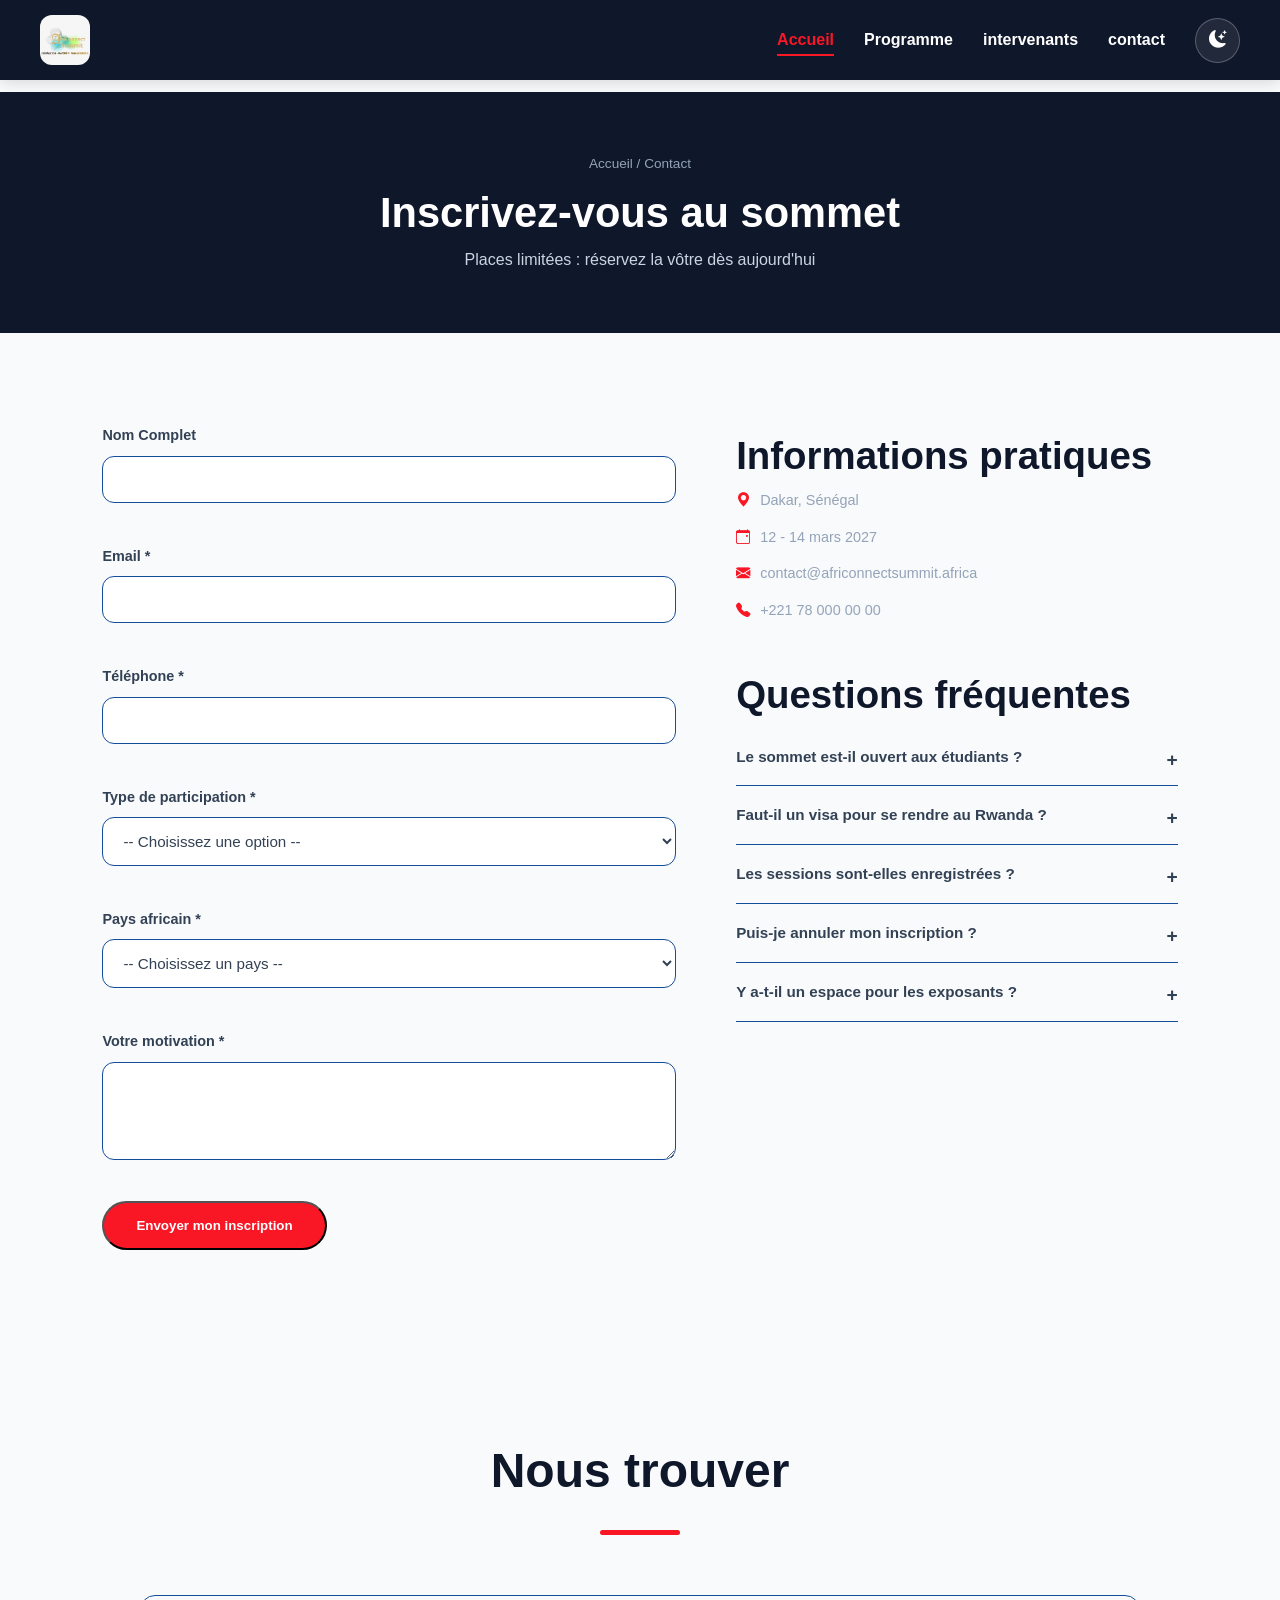
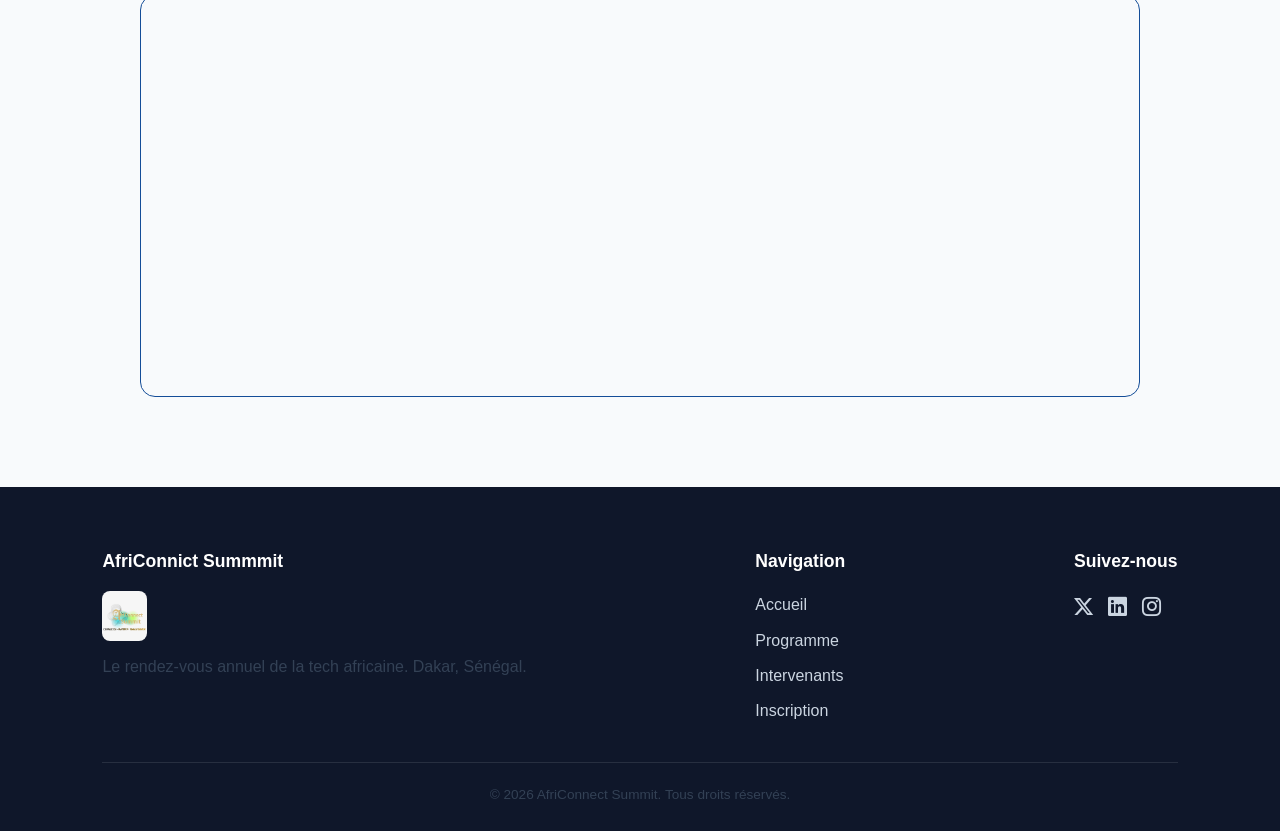
==== commit 35aaca08: "Ajout des fonctionnalités Javascript: dark mode, countdown, onglets, filtres, validation, hamburger" ====
--- a/contact.html
+++ b/contact.html
@@ -210,9 +210,9 @@
         <div class="footer-col">
             <h3>Suivez-nous</h3>
                 <div class="social-icons">
-                    <a href="#" aria-label="Twitter"><i class="bi bi-twitter-x"></i></a>
-                    <a href="#" aria-label="LinkedIn"><i class="bi bi-linkedin"></i></a>
-                    <a href="#" aria-label="Instagram"><i class="bi bi-instagram"></i></a>
+                    <a href="https://x.com/AfriClimateTech" aria-label="Twitter"><i class="bi bi-twitter-x"></i></a>
+                    <a href="https://www.linkedin.com/in/africa-tech-radio/?lipi=urn%3Ali%3Apage%3Ad_flagship3_search_srp_all%3BCMxRrj3mQbOLRK74yhK6oQ%3D%3D" aria-label="LinkedIn"><i class="bi bi-linkedin"></i></a>
+                    <a href="https://www.instagram.com/africonnectravel/?__pwa=1#" aria-label="Instagram"><i class="bi bi-instagram"></i></a>
                 </div>
         </div>
     </div>
--- a/css/style.css
+++ b/css/style.css
@@ -2,11 +2,11 @@
 
 :root{
     /* Couleurs */
-    --color-primary:#1df916;
-    --color-secondary:#14B8A6;
+    --color-primary:#f91625;
+    --color-secondary:#b81456;
     --color-dark:#0F172A;
     --color-light:#F8FAFC;
-    --color-white:#FFFFFF;
+    --color-white:#c52222;
     --color-text:#334155;
     --color-gray:#94A3B8;
     --color-border:#144d98;
@@ -18,8 +18,71 @@
     /* Espacements */
     --container:1200px;
     --radius:15px;
-    --shadow:0 10px 25px rgba(0,0,0,.08);
+    --shadow:0 10px 25px rgba(0, 0, 0, 0.08);
     --transition:.35s ease;
+}
+
+/* Variables du mode sombre : le JS bascule juste l'attribut data-theme,
+   c'est ce bloc qui redéfinit les couleurs en conséquence */
+[data-theme="dark"]{
+    --color-light:#0B1120;
+    --color-text:#E2E8F0;
+    --color-border:#3d914b;
+}
+
+/* Les titres utilisent var(--color-dark) comme couleur de texte,et --color-dark reste identique (utilisé aussi pour la navbar/hero qui doivent rester sombres) donc on force les titres en clair ici */
+[data-theme="dark"] h1,
+[data-theme="dark"] h2,
+[data-theme="dark"] h3,
+[data-theme="dark"] h4{
+    color:#F8FAFC;
+}
+
+/* Cartes et blocs à fond blanc codé en dur : on les fait passer
+   en sombre aussi quand le dark mode est actif */
+[data-theme="dark"] .stat-card,
+[data-theme="dark"] .why-card,
+[data-theme="dark"] .speaker-card,
+[data-theme="dark"] .sponsor-tier,
+[data-theme="dark"] .tab-btn,
+[data-theme="dark"] .theme-card,
+[data-theme="dark"] .filter-btn,
+[data-theme="dark"] .stats,
+[data-theme="dark"] .speakers-preview{
+    background:#17223B;
+}
+
+/* Les champs de formulaire aussi */
+[data-theme="dark"] .form-group input,
+[data-theme="dark"] .form-group select,
+[data-theme="dark"] .form-group textarea{
+    background:#17223B;
+    color:#E2E8F0;
+}
+
+/* Le fond légèrement gris (var(--color-light)) devient très sombre
+   en dark mode (déjà fait plus haut), mais certaines sections
+   utilisent #fff en dur pour se démarquer du fond gris clair :
+   on les repasse en une teinte un peu plus claire que le fond */
+[data-theme="dark"] .schedule-table thead{
+    background:var(--color-primary);
+}
+
+[data-theme="dark"] .schedule-table tbody tr:nth-child(odd){
+    background:#17223B;
+}
+
+[data-theme="dark"] .schedule-table tbody tr:nth-child(even){
+    background:#0B1120;
+}
+
+/* Les textes gris clairs (var(--color-gray)) restent lisibles,
+   mais le texte "normal" (var(--color-text)) doit s'éclaircir */
+[data-theme="dark"] p,
+[data-theme="dark"] .why-card p,
+[data-theme="dark"] .speaker-card p,
+[data-theme="dark"] .theme-card p{
+    color:#CBD5E1;
 }
 
 /* RESET*/
@@ -424,7 +487,7 @@
 
 .stats{
     padding:100px 8%;
-    background:#fff;
+    background:white;
 }
 
 .stats-grid{
@@ -436,29 +499,29 @@
 }
 
 .stat-card{
-    background:#fff;
+    background:#33b818;
     border-radius:25px;
     padding:40px 30px;
     text-align:center;
     box-shadow:0 15px 35px rgba(0,0,0,.08);
     transition:.35s;
-    border:1px solid #EDF2F7;
+    border:1px solid #1866b5;
 }
 
 .stat-card:hover{
     transform:translateY(-10px);
-    box-shadow:0 30px 60px rgba(0,0,0,.12);
+    box-shadow:0 30px 60px rgba(17, 34, 221, 0.12);
 }
 
 .stat-number{
     font-size:3rem;
     font-weight:800;
-    color:#16f921;
+    color:#1228f0c9;
 }
 
 .stat-card p{
     margin-top:10px;
-    color:#64748B;
+    color:#1657b4;
     font-weight:500;
 }
 
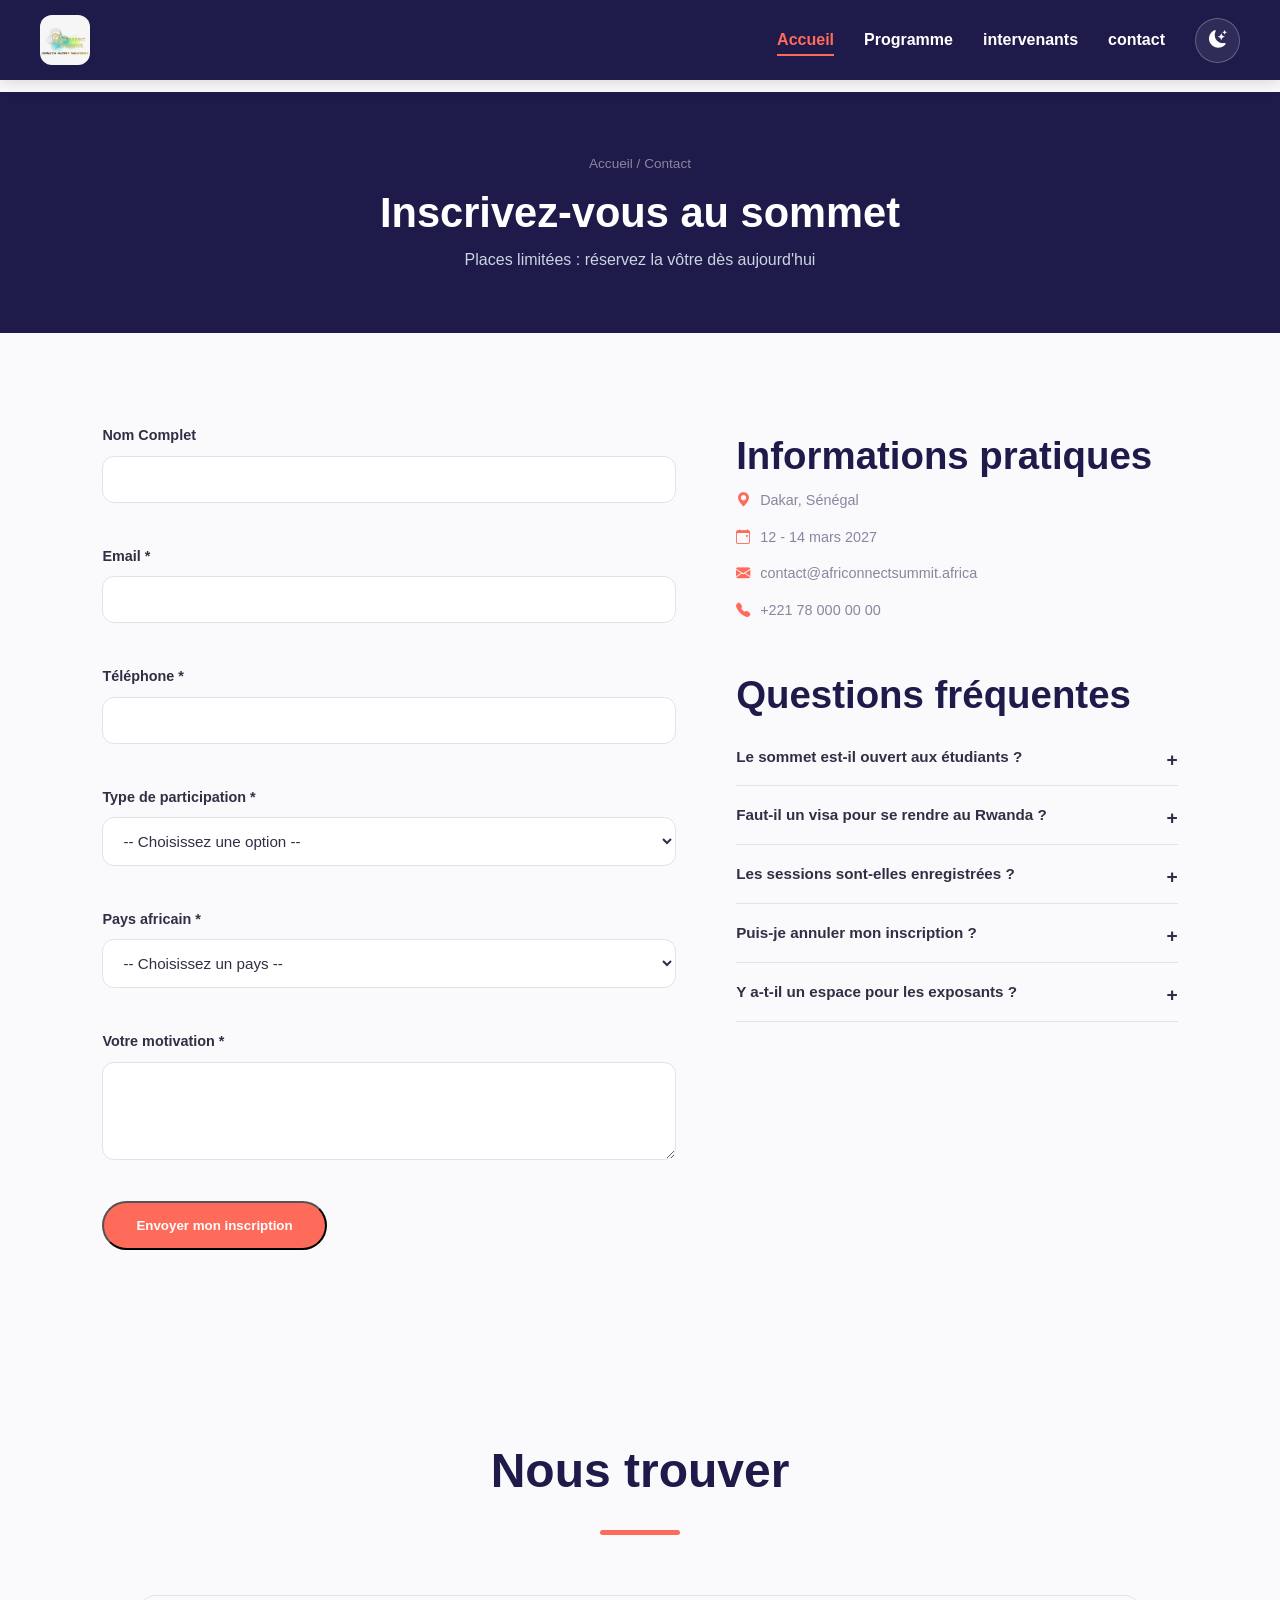
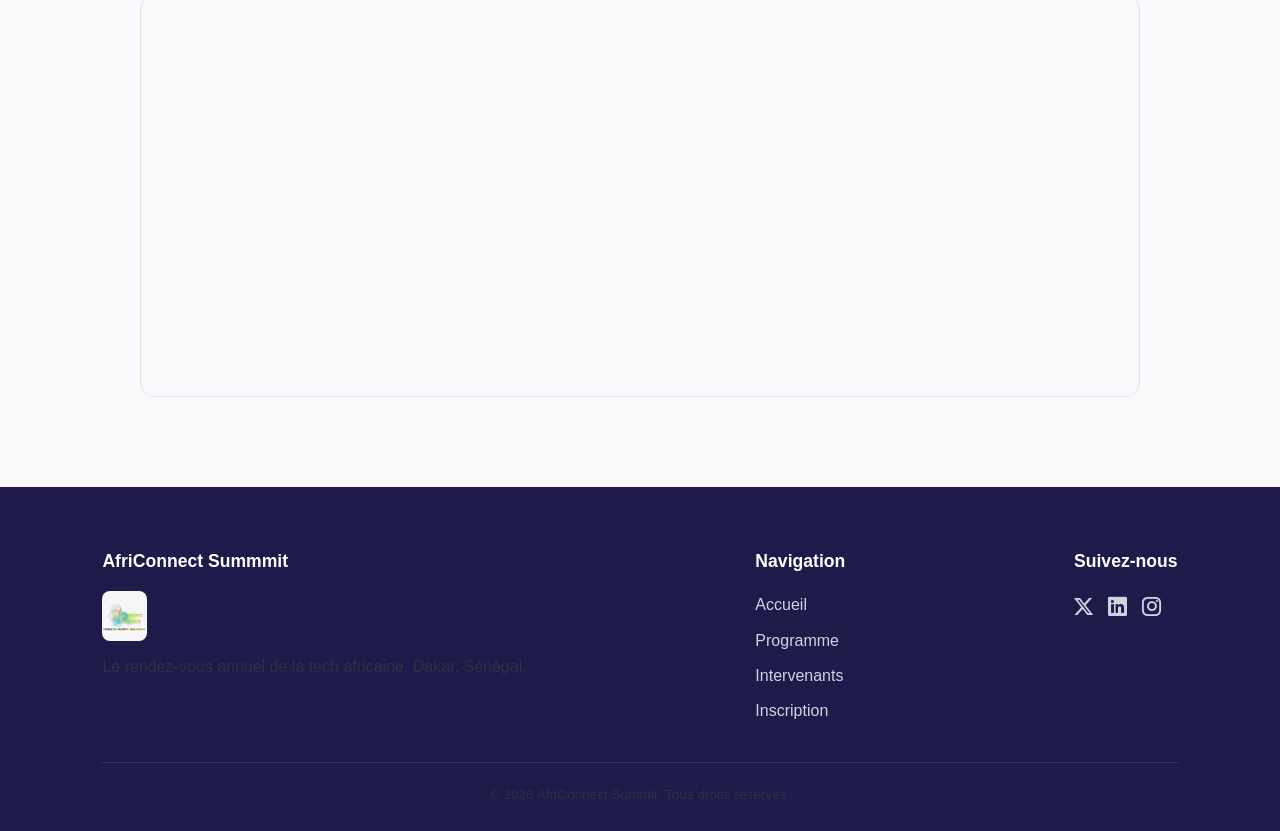
==== commit 6c9a9b5a: "Mise à jour du README avec le lien GitHub Pages et Corrections Finales" ====
--- a/contact.html
+++ b/contact.html
@@ -121,7 +121,7 @@
                         <button type="submit" class="btn btn-primary">Envoyer mon inscription</button>
 
                         <!-- Message de succès affiché en JS après validation -->
-                        <p class="success-message" id="successMessage">Votre inscription a bien été envoyée. À bientôt à Kigali !</p>
+                        <p class="success-message" id="successMessage">Votre inscription a bien été envoyée. À bientôt à Dakar !</p>
                     </form>
                 </div>
 
@@ -194,7 +194,7 @@
 <footer>
     <div class="footer-container">
         <div class="footer-col">
-            <h3>AfriConnict Summmit</h3>
+            <h3>AfriConnect Summmit</h3>
             <img src="images/Logo Marketing Agency Digital..png" alt="Logo AfriConnect Summit" height="50">
             <p>Le rendez-vous annuel de la tech africaine. Dakar, Sénégal.</p>
         </div>
--- a/css/style.css
+++ b/css/style.css
@@ -2,14 +2,14 @@
 
 :root{
     /* Couleurs */
-    --color-primary:#f91625;
-    --color-secondary:#b81456;
-    --color-dark:#0F172A;
-    --color-light:#F8FAFC;
-    --color-white:#c52222;
-    --color-text:#334155;
-    --color-gray:#94A3B8;
-    --color-border:#144d98;
+    --color-primary:#FF6B5B;
+    --color-secondary:#7C3AED;
+    --color-dark:#1E1B4B;
+    --color-light:#FAF9FC;
+    --color-white:#FFFFFF;
+    --color-text:#332E44;
+    --color-gray:#8B85A0;
+    --color-border:#E5E1EC;
 
     /* Polices */
     --font-title:'Poppins',sans-serif;
@@ -25,9 +25,9 @@
 /* Variables du mode sombre : le JS bascule juste l'attribut data-theme,
    c'est ce bloc qui redéfinit les couleurs en conséquence */
 [data-theme="dark"]{
-    --color-light:#0B1120;
-    --color-text:#E2E8F0;
-    --color-border:#3d914b;
+    --color-light:#14101F;
+    --color-text:#E8E5F0;
+    --color-border:#3A3350;
 }
 
 /* Les titres utilisent var(--color-dark) comme couleur de texte,et --color-dark reste identique (utilisé aussi pour la navbar/hero qui doivent rester sombres) donc on force les titres en clair ici */
@@ -35,7 +35,7 @@
 [data-theme="dark"] h2,
 [data-theme="dark"] h3,
 [data-theme="dark"] h4{
-    color:#F8FAFC;
+    color:#FAF9FC;
 }
 
 /* Cartes et blocs à fond blanc codé en dur : on les fait passer
@@ -49,15 +49,15 @@
 [data-theme="dark"] .filter-btn,
 [data-theme="dark"] .stats,
 [data-theme="dark"] .speakers-preview{
-    background:#17223B;
+    background:#241D3D;
 }
 
 /* Les champs de formulaire aussi */
 [data-theme="dark"] .form-group input,
 [data-theme="dark"] .form-group select,
 [data-theme="dark"] .form-group textarea{
-    background:#17223B;
-    color:#E2E8F0;
+    background:#241D3D;
+    color:#E8E5F0;
 }
 
 /* Le fond légèrement gris (var(--color-light)) devient très sombre
@@ -69,11 +69,11 @@
 }
 
 [data-theme="dark"] .schedule-table tbody tr:nth-child(odd){
-    background:#17223B;
+    background:#241D3D;
 }
 
 [data-theme="dark"] .schedule-table tbody tr:nth-child(even){
-    background:#0B1120;
+    background:#14101F;
 }
 
 /* Les textes gris clairs (var(--color-gray)) restent lisibles,
@@ -82,7 +82,7 @@
 [data-theme="dark"] .why-card p,
 [data-theme="dark"] .speaker-card p,
 [data-theme="dark"] .theme-card p{
-    color:#CBD5E1;
+    color:#CFC9DE;
 }
 
 /* RESET*/
@@ -499,29 +499,29 @@
 }
 
 .stat-card{
-    background:#33b818;
+    background:#fff;
     border-radius:25px;
     padding:40px 30px;
     text-align:center;
-    box-shadow:0 15px 35px rgba(0,0,0,.08);
+    box-shadow: var(--shadow);
     transition:.35s;
-    border:1px solid #1866b5;
+    border:1px solid var(--color-border);
 }
 
 .stat-card:hover{
     transform:translateY(-10px);
-    box-shadow:0 30px 60px rgba(17, 34, 221, 0.12);
+    box-shadow:0 30px 60px rgba(30, 27, 75, 0.12);
 }
 
 .stat-number{
     font-size:3rem;
     font-weight:800;
-    color:#1228f0c9;
+    color:var(--color-primary);
 }
 
 .stat-card p{
     margin-top:10px;
-    color:#1657b4;
+    color:var(--color-gray);
     font-weight:500;
 }
 
